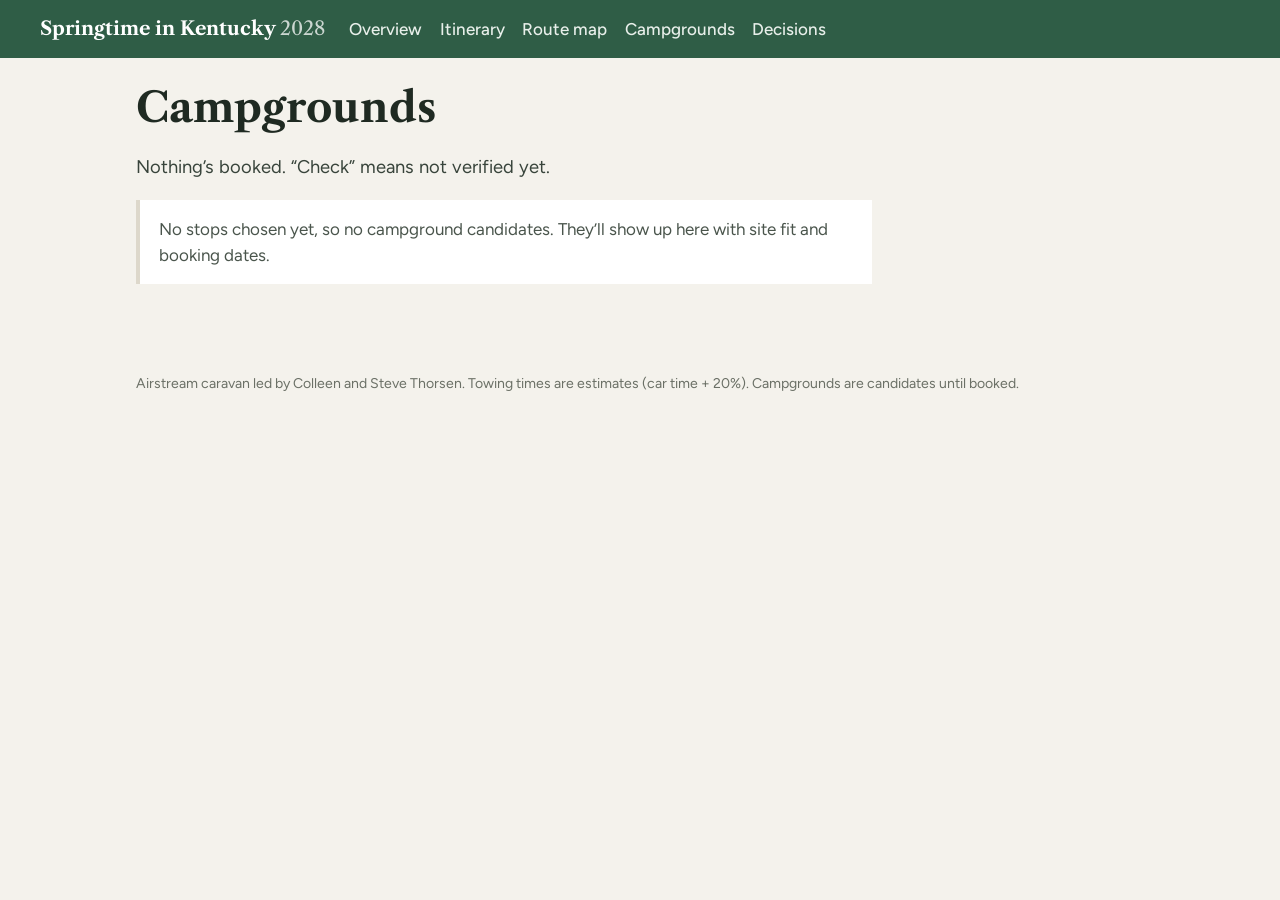
==== campgrounds/index.html @ 611275a2 "Skeleton: Springtime in Kentucky 2028 caravan site Dates Apr 29 - May 20, 2028, farewell May 21; Der" ====
<!doctype html>
<html lang="en"><head><meta charset="utf-8">
<meta name="viewport" content="width=device-width, initial-scale=1, viewport-fit=cover">
<meta name="robots" content="noindex, nofollow">
<title>Campgrounds — Springtime in Kentucky 2028</title>
<link rel="preconnect" href="https://fonts.googleapis.com"><link rel="preconnect" href="https://fonts.gstatic.com" crossorigin>
<link href="https://fonts.googleapis.com/css2?family=Libre+Caslon+Text:wght@400;700&family=Figtree:ital,wght@0,400;0,500;0,700;1,400&display=swap" rel="stylesheet">
<link rel="stylesheet" href="../assets/css/site.css">
<link rel="icon" href="data:image/svg+xml,<svg xmlns=%22http://www.w3.org/2000/svg%22 viewBox=%220 0 100 100%22><text y=%22.9em%22 font-size=%2290%22>🌹</text></svg>">
</head><body>
<header class="top"><a class="brand" href="../">Springtime in Kentucky <span>2028</span></a><nav><a href="../">Overview</a><a href="../itinerary/">Itinerary</a><a href="../route-map/">Route map</a><a href="../campgrounds/">Campgrounds</a><a href="../decisions/">Decisions</a></nav></header>
<main><h1>Campgrounds</h1>
<p class="lede">Nothing’s booked. “Check” means not verified yet.</p><p class="empty">No stops chosen yet, so no campground candidates. They’ll show up here with site fit and booking dates.</p></main>
<footer>Airstream caravan led by Colleen and Steve Thorsen. Towing times are estimates (car time + 20%). Campgrounds are candidates until booked.</footer>
</body></html>
---- assets/css/site.css ----
/* Springtime in Kentucky 2028 — bluegrass green, limestone, plank-fence grey, Derby rose (one emphasis colour) */
:root {
  --ink: #1F2A22;
  --grass: #2F5D46;
  --limestone: #F4F2EC;
  --fence: #DDD8CB;
  --slate: #6B7066;
  --rose: #B0233E;
  --paper: #FFFFFF;
  --serif: "Libre Caslon Text", Georgia, "Times New Roman", serif;
  --sans: "Figtree", "Segoe UI", system-ui, sans-serif;
}
:root { box-sizing: border-box; padding-top: env(safe-area-inset-top, 0px); padding-bottom: env(safe-area-inset-bottom, 0px); }
*, *::before, *::after { box-sizing: inherit; }
body { margin: 0; background: var(--limestone); color: var(--ink); font: 400 1.0625rem/1.55 var(--sans); }
a { color: var(--grass); }
a:focus-visible, button:focus-visible { outline: 3px solid var(--rose); outline-offset: 2px; }

.top { display: flex; flex-wrap: wrap; align-items: baseline; gap: .5rem 1.5rem; padding: 1rem clamp(1rem, 4vw, 2.5rem);
  background: var(--grass); color: #fff; }
.brand { font: 700 1.2rem/1.2 var(--serif); color: #fff; text-decoration: none; }
.brand span { font-weight: 400; opacity: .75; }
.top nav { display: flex; flex-wrap: wrap; gap: .25rem 1.1rem; }
.top nav a { color: #E8EFEA; text-decoration: none; font-weight: 500; }
.top nav a:hover { color: #fff; text-decoration: underline; }

main { max-width: 68rem; margin: 0 auto; padding: 1.5rem clamp(1rem, 4vw, 2.5rem) 3rem; }
h1, h2, h3 { font-family: var(--serif); line-height: 1.25; margin: 0 0 .5rem; }
h1 { font-size: clamp(1.8rem, 4vw, 2.6rem); font-weight: 700; }
h2 { font-size: 1.35rem; font-weight: 700; }
h3 { font-size: 1.12rem; font-weight: 700; }
.lede { font-size: 1.15rem; max-width: 42rem; color: #38443B; }
.caption { font-size: .92rem; color: var(--slate); max-width: 46rem; }
.empty { background: var(--paper); padding: 1rem 1.2rem; border-left: 4px solid var(--fence); max-width: 46rem; color: #4A554C; }

/* hero */
.hero { padding: 1.5rem 0 1rem; max-width: 50rem; }
.hero h1 { font-size: clamp(1.9rem, 4.4vw, 3rem); letter-spacing: -.01em; }
.hero .dates { font: 400 1.02rem var(--serif); color: var(--rose); margin: 0 0 .5rem; }
.countdown { font-weight: 500; color: var(--grass); }

/* signature calendar strip */
.compare { margin-top: 1.5rem; background: var(--paper); border-radius: 6px; padding: 1.4rem clamp(1rem, 3vw, 1.8rem); }
.scroll { overflow-x: auto; -webkit-overflow-scrolling: touch; }
.strip { width: 100%; min-width: 760px; height: auto; display: block; margin: .8rem 0 .2rem; font-family: var(--sans); }
.st-wknd { fill: #F1EEE6; }
.st-date { font-size: 11px; fill: var(--slate); }
.st-stop { fill: var(--grass); }
.st-lab { font-size: 11.5px; font-weight: 500; fill: #fff; }
.st-open { fill: none; stroke: #B9B4A6; stroke-width: 1.2; stroke-dasharray: 5 4; }
.st-openlab { font-size: 12px; fill: var(--slate); font-style: italic; }
.st-farewell { fill: #7A8A7E; }
.st-derby-line { stroke: var(--rose); stroke-width: 2; }
.st-derby-lab { font-size: 12.5px; font-weight: 700; fill: var(--rose); }
.st-fixed-line { stroke: #7A8A7E; stroke-width: 1; }
.st-fixed-lab { font-size: 12px; fill: var(--slate); }

table { border-collapse: collapse; width: 100%; }
.facts { margin-top: 1.2rem; font-size: .98rem; max-width: 40rem; }
.facts th, .facts td { text-align: left; vertical-align: top; padding: .5rem .7rem; border-top: 1px solid var(--fence); }
.facts tbody th { color: var(--slate); font-weight: 500; width: 11rem; }

.pages { display: grid; grid-template-columns: repeat(auto-fit, minmax(14rem, 1fr)); gap: 1rem; margin-top: 1.5rem; }
.pages a { display: block; padding: 1rem 1.1rem; border-left: 4px solid var(--grass); background: var(--paper); text-decoration: none; color: var(--ink); }
.pages a:hover { border-left-color: var(--rose); }
.pages p { margin: 0; color: #4A554C; }

/* itinerary */
.stops { list-style: none; padding: 0; margin: 0; }
.stop { display: grid; grid-template-columns: 8.5rem 1fr; gap: 1.2rem; padding: 1.1rem 0; border-top: 1px solid var(--fence); }
.stop .when { display: flex; flex-direction: column; gap: .1rem; }
.stop .when .n { font: 700 1.6rem/1 var(--serif); color: var(--grass); }
.stop .when span:last-child { color: var(--slate); font-size: .92rem; }
.stop h3 small { font: 400 .95rem var(--sans); color: var(--slate); margin-left: .35rem; }
.stop .drive { margin: .1rem 0 .5rem; color: var(--slate); font-size: .95rem; }
.stop .fixedev { margin: .1rem 0 .4rem; color: var(--rose); font-weight: 700; }
.stop ul { margin: .3rem 0 .5rem; padding-left: 1.2rem; }
.stop .camp { margin: 0; font-size: .95rem; }
.stop.k-open .when .n, .stop.k-farewell .when .n { color: var(--slate); }
@media (max-width: 560px) { .stop { grid-template-columns: 1fr; gap: .3rem; } .stop .when { flex-direction: row; align-items: baseline; gap: .6rem; } }

/* map */
#map { height: min(70vh, 640px); border-radius: 6px; background: var(--fence); }
.downloads a { margin-right: .8rem; font-weight: 500; }

/* campgrounds */
.camps { background: var(--paper); font-size: .95rem; min-width: 760px; }
.camps th, .camps td { text-align: left; vertical-align: top; padding: .55rem .7rem; }
.camps thead th { font-family: var(--serif); border-bottom: 2px solid var(--grass); }
.camps tr.grp th, .camps tr.grp td { border-top: 1px solid var(--fence); }
.camps tbody th small { display: block; font-weight: 400; color: var(--slate); }
.camps .todo { color: var(--slate); font-style: italic; }

/* decisions */
.decisions { list-style: none; padding: 0; max-width: 46rem; }
.decisions li { padding: .9rem 1rem; border-left: 4px solid var(--rose); margin-bottom: .8rem; background: var(--paper); }
.decisions li.settled { border-left-color: var(--grass); }
.decisions .who { margin: 0 0 .3rem; color: var(--slate); font-size: .92rem; }
.decisions p { margin: .2rem 0; }

footer { max-width: 68rem; margin: 0 auto; padding: 1.5rem clamp(1rem, 4vw, 2.5rem) 2.5rem; font-size: .88rem; color: var(--slate); }

@media (prefers-reduced-motion: reduce) { * { transition: none !important; animation: none !important; } }
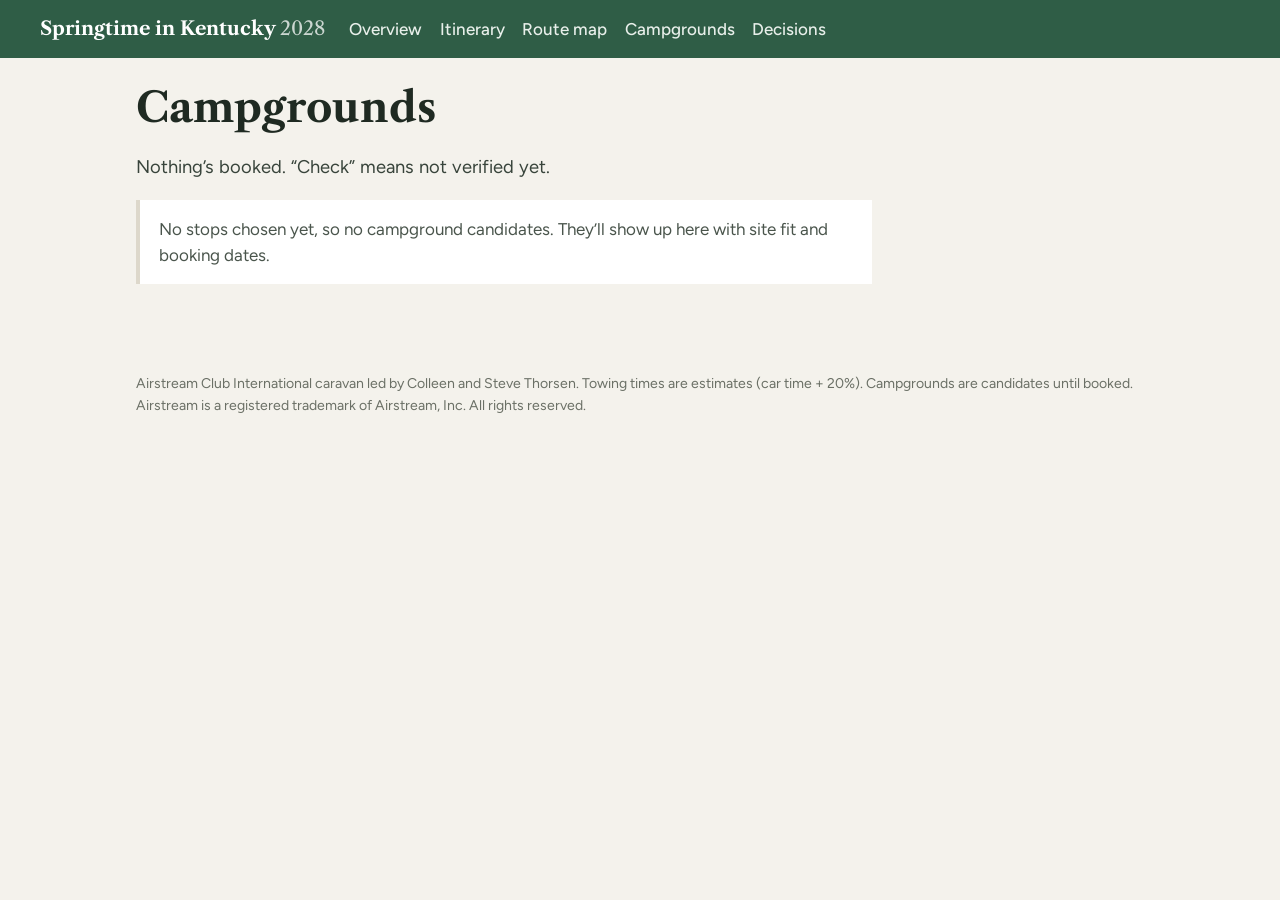
==== commit c8a00628: "Use the club's name: Airstream Club International caravan; add trademark notice Co-Authored-By: Clau" ====
--- a/campgrounds/index.html
+++ b/campgrounds/index.html
@@ -11,5 +11,5 @@
 <header class="top"><a class="brand" href="../">Springtime in Kentucky <span>2028</span></a><nav><a href="../">Overview</a><a href="../itinerary/">Itinerary</a><a href="../route-map/">Route map</a><a href="../campgrounds/">Campgrounds</a><a href="../decisions/">Decisions</a></nav></header>
 <main><h1>Campgrounds</h1>
 <p class="lede">Nothing’s booked. “Check” means not verified yet.</p><p class="empty">No stops chosen yet, so no campground candidates. They’ll show up here with site fit and booking dates.</p></main>
-<footer>Airstream caravan led by Colleen and Steve Thorsen. Towing times are estimates (car time + 20%). Campgrounds are candidates until booked.</footer>
+<footer>Airstream Club International caravan led by Colleen and Steve Thorsen. Towing times are estimates (car time + 20%). Campgrounds are candidates until booked.<br>Airstream is a registered trademark of Airstream, Inc. All rights reserved.</footer>
 </body></html>
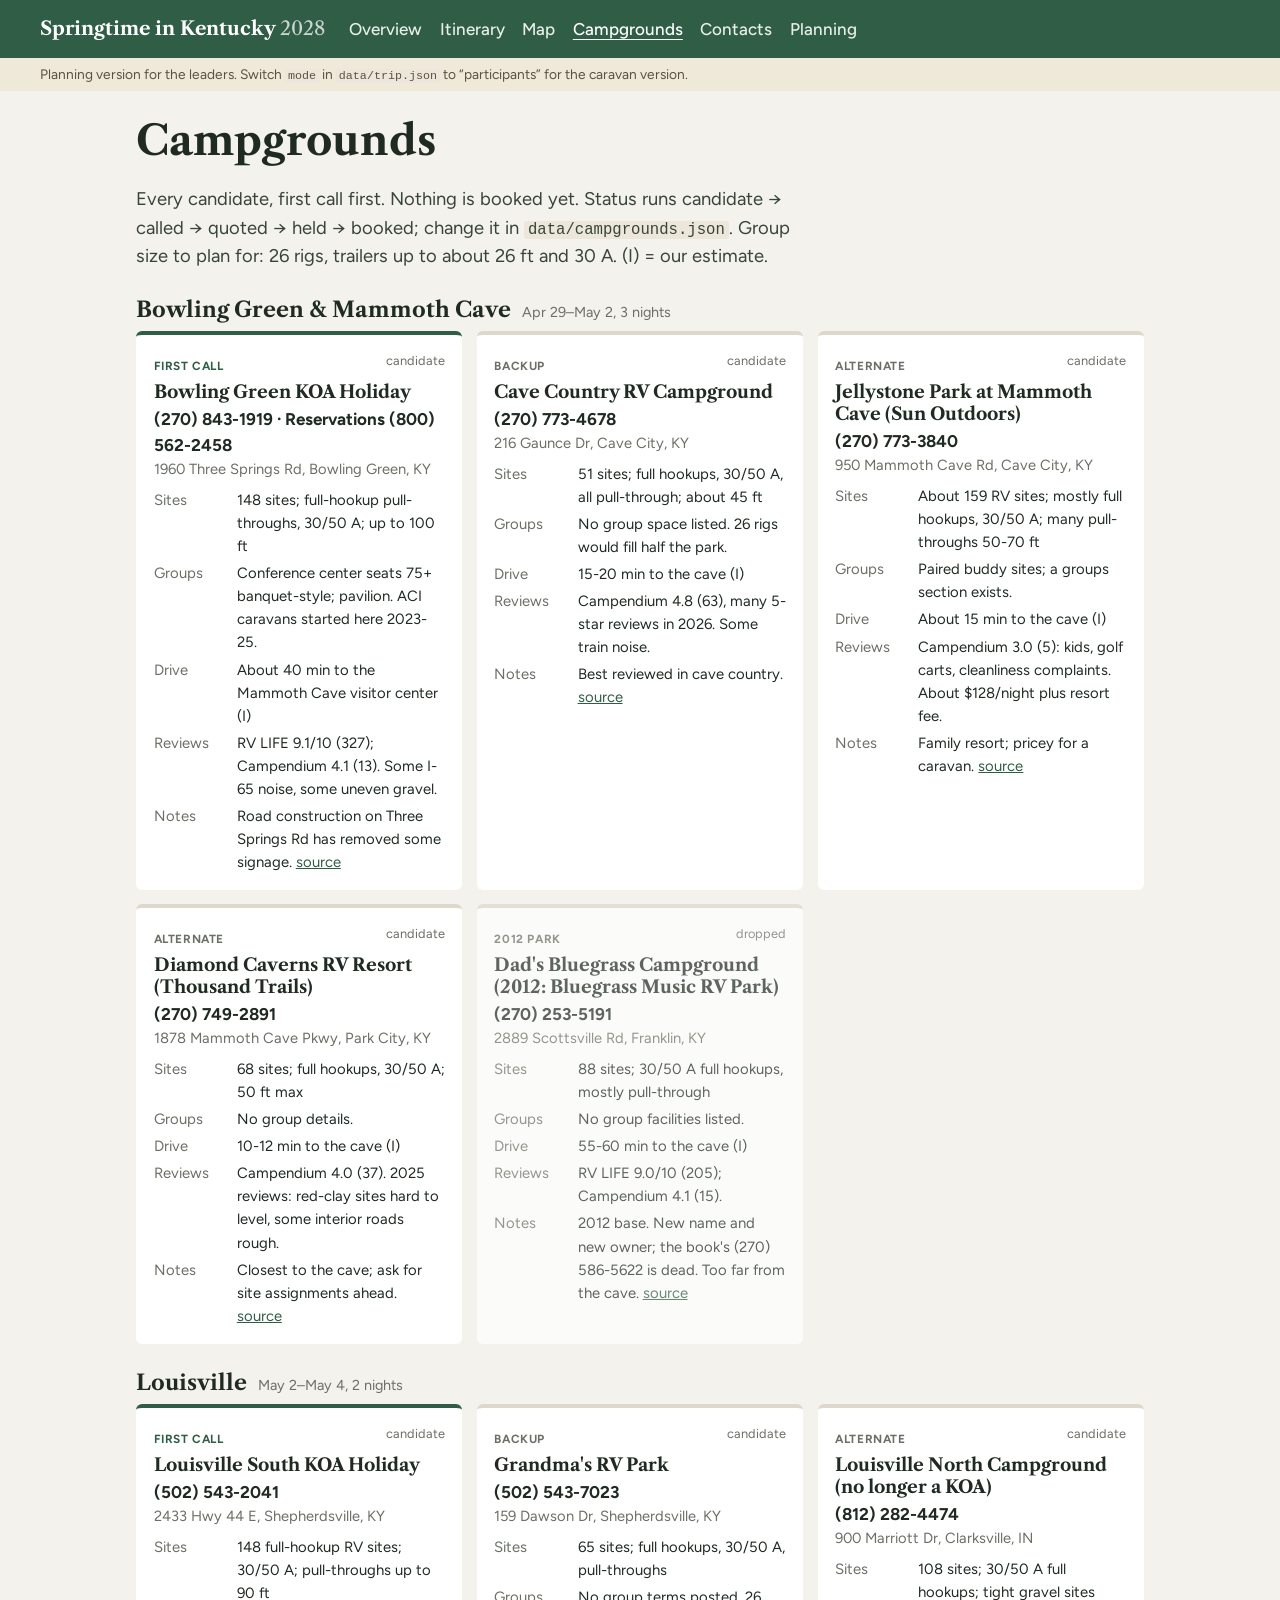
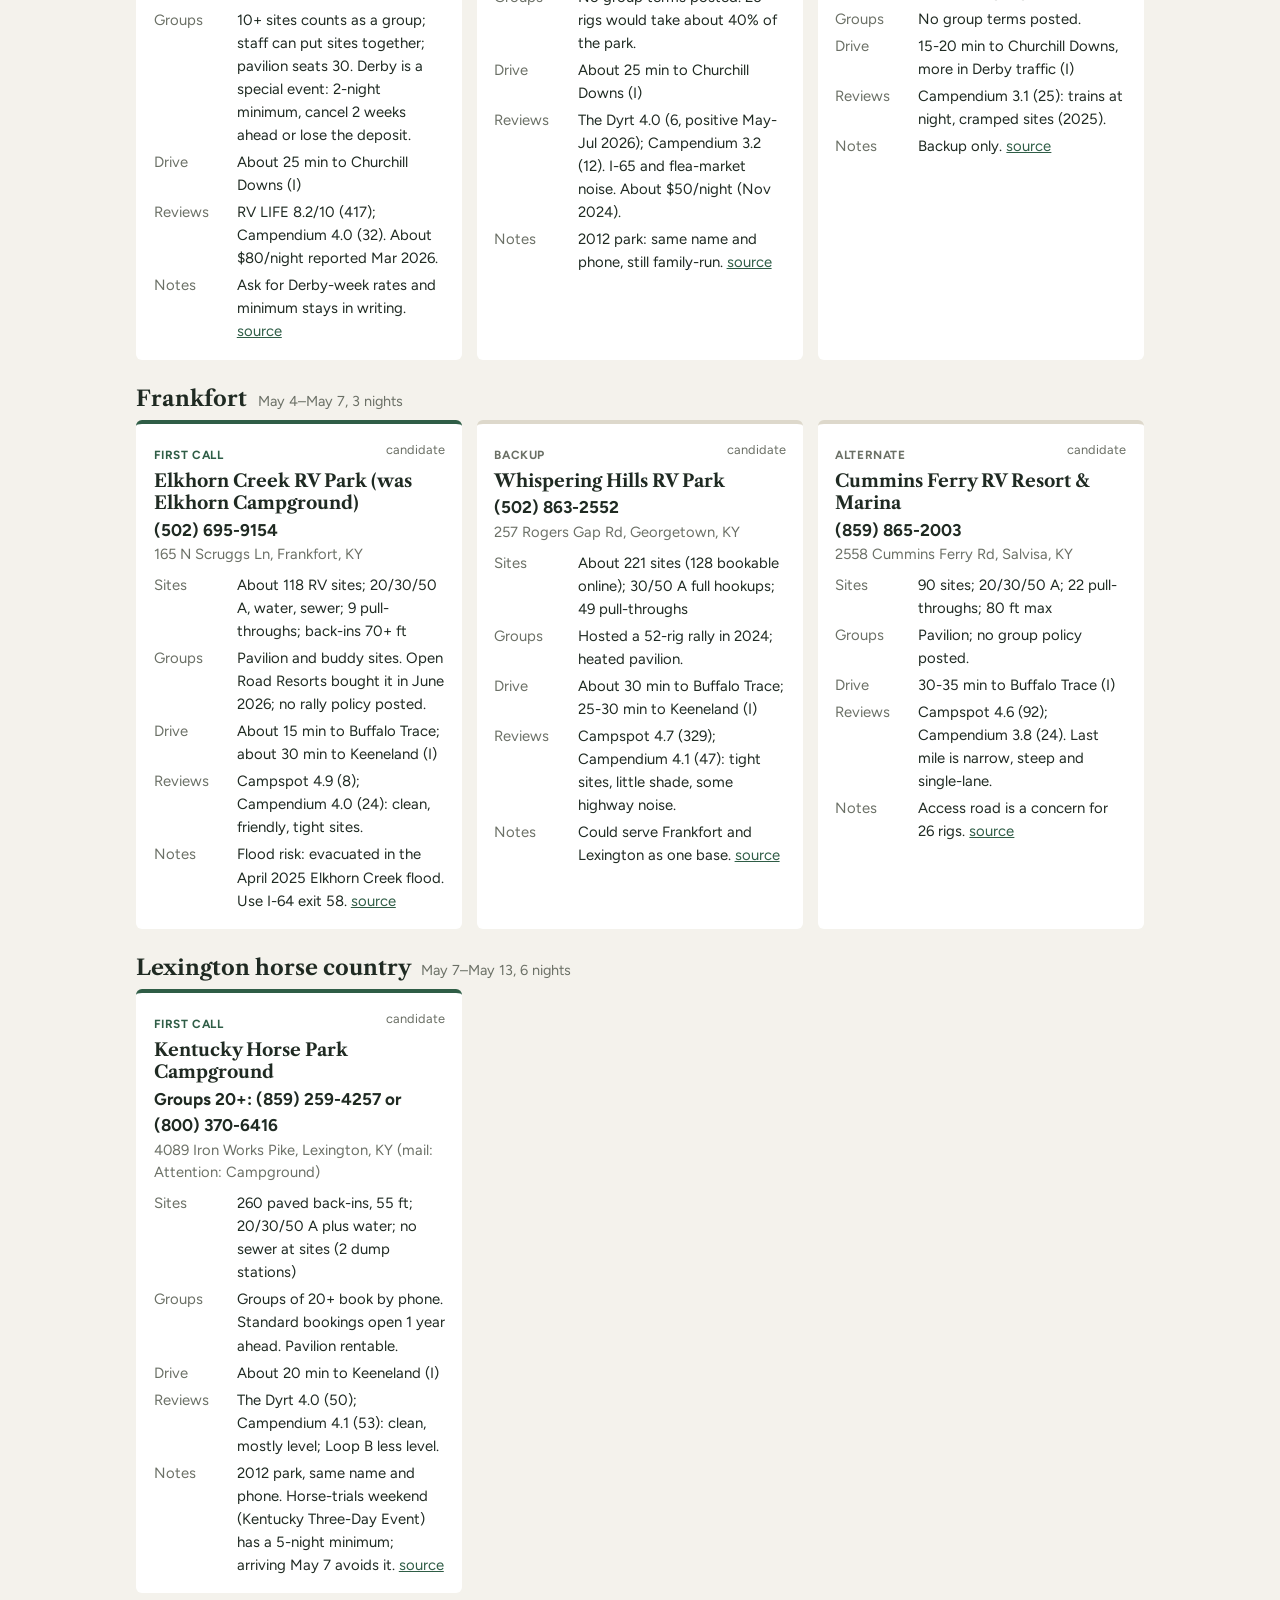
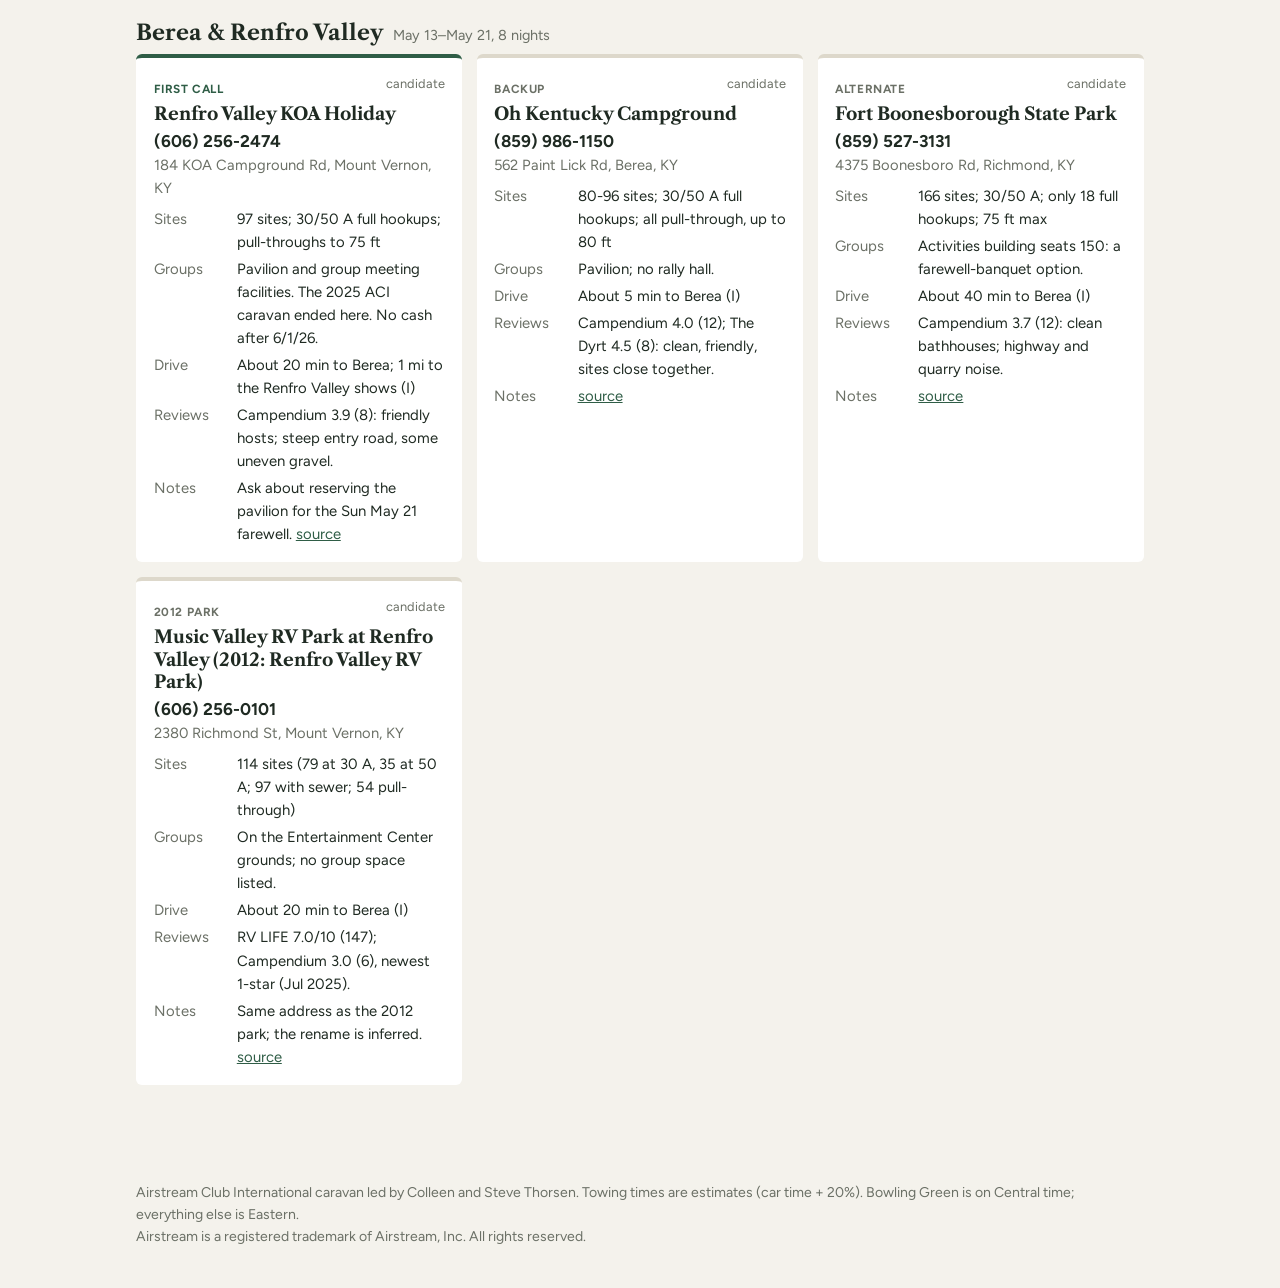
==== commit 42ab9056: "Planning section, route and campgrounds, participant mode - Route set: Bowling Green & Mammoth Cave " ====
--- a/campgrounds/index.html
+++ b/campgrounds/index.html
@@ -8,8 +8,71 @@
 <link rel="stylesheet" href="../assets/css/site.css">
 <link rel="icon" href="data:image/svg+xml,<svg xmlns=%22http://www.w3.org/2000/svg%22 viewBox=%220 0 100 100%22><text y=%22.9em%22 font-size=%2290%22>🌹</text></svg>">
 </head><body>
-<header class="top"><a class="brand" href="../">Springtime in Kentucky <span>2028</span></a><nav><a href="../">Overview</a><a href="../itinerary/">Itinerary</a><a href="../route-map/">Route map</a><a href="../campgrounds/">Campgrounds</a><a href="../decisions/">Decisions</a></nav></header>
-<main><h1>Campgrounds</h1>
-<p class="lede">Nothing’s booked. “Check” means not verified yet.</p><p class="empty">No stops chosen yet, so no campground candidates. They’ll show up here with site fit and booking dates.</p></main>
-<footer>Airstream Club International caravan led by Colleen and Steve Thorsen. Towing times are estimates (car time + 20%). Campgrounds are candidates until booked.<br>Airstream is a registered trademark of Airstream, Inc. All rights reserved.</footer>
+<header class="top"><a class="brand" href="../">Springtime in Kentucky <span>2028</span></a><nav><a href="../">Overview</a><a href="../itinerary/">Itinerary</a><a href="../route-map/">Map</a><a href="../campgrounds/" aria-current="page">Campgrounds</a><a href="../contacts/">Contacts</a><a href="../planning/">Planning</a></nav></header>
+<div class="modebar">Planning version for the leaders. Switch <code>mode</code> in <code>data/trip.json</code> to “participants” for the caravan version.</div><main><h1>Campgrounds</h1><p class="lede">Every candidate, first call first. Nothing is booked yet. Status runs candidate → called → quoted → held → booked; change it in <code>data/campgrounds.json</code>. Group size to plan for: 26 rigs, trailers up to about 26 ft and 30 A. (I) = our estimate.</p><section class="cgbase" id="bowlinggreen"><h2>Bowling Green &amp; Mammoth Cave <small>Apr 29–May 2, 3 nights</small></h2><div class="cggrid"><article class="cg r-pick s-candidate">
+<header><span class="role">First call</span><span class="status">candidate</span>
+<h3>Bowling Green KOA Holiday</h3><p class="ph">(270) 843-1919 · Reservations (800) 562-2458</p><p class="addr">1960 Three Springs Rd, Bowling Green, KY</p></header>
+<dl><dt>Sites</dt><dd>148 sites; full-hookup pull-throughs, 30/50 A; up to 100 ft</dd><dt>Groups</dt><dd>Conference center seats 75+ banquet-style; pavilion. ACI caravans started here 2023-25.</dd><dt>Drive</dt><dd>About 40 min to the Mammoth Cave visitor center (I)</dd>
+<dt>Reviews</dt><dd>RV LIFE 9.1/10 (327); Campendium 4.1 (13). Some I-65 noise, some uneven gravel.</dd><dt>Notes</dt><dd>Road construction on Three Springs Rd has removed some signage. <a href="https://koa.com/campgrounds/bowling-green/" rel="noopener">source</a></dd></dl></article><article class="cg r-backup s-candidate">
+<header><span class="role">Backup</span><span class="status">candidate</span>
+<h3>Cave Country RV Campground</h3><p class="ph">(270) 773-4678</p><p class="addr">216 Gaunce Dr, Cave City, KY</p></header>
+<dl><dt>Sites</dt><dd>51 sites; full hookups, 30/50 A, all pull-through; about 45 ft</dd><dt>Groups</dt><dd>No group space listed. 26 rigs would fill half the park.</dd><dt>Drive</dt><dd>15-20 min to the cave (I)</dd>
+<dt>Reviews</dt><dd>Campendium 4.8 (63), many 5-star reviews in 2026. Some train noise.</dd><dt>Notes</dt><dd>Best reviewed in cave country. <a href="https://maps.campendium.com/us/cave-city-ky/camping-rv/cave-country-rv-campground-cave-city" rel="noopener">source</a></dd></dl></article><article class="cg r-alt s-candidate">
+<header><span class="role">Alternate</span><span class="status">candidate</span>
+<h3>Jellystone Park at Mammoth Cave (Sun Outdoors)</h3><p class="ph">(270) 773-3840</p><p class="addr">950 Mammoth Cave Rd, Cave City, KY</p></header>
+<dl><dt>Sites</dt><dd>About 159 RV sites; mostly full hookups, 30/50 A; many pull-throughs 50-70 ft</dd><dt>Groups</dt><dd>Paired buddy sites; a groups section exists.</dd><dt>Drive</dt><dd>About 15 min to the cave (I)</dd>
+<dt>Reviews</dt><dd>Campendium 3.0 (5): kids, golf carts, cleanliness complaints. About $128/night plus resort fee.</dd><dt>Notes</dt><dd>Family resort; pricey for a caravan. <a href="https://www.sunoutdoors.com/kentucky/jellystone-park-at-mammoth-cave" rel="noopener">source</a></dd></dl></article><article class="cg r-alt s-candidate">
+<header><span class="role">Alternate</span><span class="status">candidate</span>
+<h3>Diamond Caverns RV Resort (Thousand Trails)</h3><p class="ph">(270) 749-2891</p><p class="addr">1878 Mammoth Cave Pkwy, Park City, KY</p></header>
+<dl><dt>Sites</dt><dd>68 sites; full hookups, 30/50 A; 50 ft max</dd><dt>Groups</dt><dd>No group details.</dd><dt>Drive</dt><dd>10-12 min to the cave (I)</dd>
+<dt>Reviews</dt><dd>Campendium 4.0 (37). 2025 reviews: red-clay sites hard to level, some interior roads rough.</dd><dt>Notes</dt><dd>Closest to the cave; ask for site assignments ahead. <a href="https://maps.campendium.com/us/park-city-ky/camping-rv/thousand-trails-diamond-caverns-rv-resort-golf-park-city-ky--0" rel="noopener">source</a></dd></dl></article><article class="cg r-2012 s-dropped">
+<header><span class="role">2012 park</span><span class="status">dropped</span>
+<h3>Dad&#x27;s Bluegrass Campground (2012: Bluegrass Music RV Park)</h3><p class="ph">(270) 253-5191</p><p class="addr">2889 Scottsville Rd, Franklin, KY</p></header>
+<dl><dt>Sites</dt><dd>88 sites; 30/50 A full hookups, mostly pull-through</dd><dt>Groups</dt><dd>No group facilities listed.</dd><dt>Drive</dt><dd>55-60 min to the cave (I)</dd>
+<dt>Reviews</dt><dd>RV LIFE 9.0/10 (205); Campendium 4.1 (15).</dd><dt>Notes</dt><dd>2012 base. New name and new owner; the book&#x27;s (270) 586-5622 is dead. Too far from the cave. <a href="https://maps.campendium.com/us/franklin-ky/camping-rv/dads-bluegrass-campground-franklin" rel="noopener">source</a></dd></dl></article></div></section><section class="cgbase" id="louisville"><h2>Louisville <small>May 2–May 4, 2 nights</small></h2><div class="cggrid"><article class="cg r-pick s-candidate">
+<header><span class="role">First call</span><span class="status">candidate</span>
+<h3>Louisville South KOA Holiday</h3><p class="ph">(502) 543-2041</p><p class="addr">2433 Hwy 44 E, Shepherdsville, KY</p></header>
+<dl><dt>Sites</dt><dd>148 full-hookup RV sites; 30/50 A; pull-throughs up to 90 ft</dd><dt>Groups</dt><dd>10+ sites counts as a group; staff can put sites together; pavilion seats 30. Derby is a special event: 2-night minimum, cancel 2 weeks ahead or lose the deposit.</dd><dt>Drive</dt><dd>About 25 min to Churchill Downs (I)</dd>
+<dt>Reviews</dt><dd>RV LIFE 8.2/10 (417); Campendium 4.0 (32). About $80/night reported Mar 2026.</dd><dt>Notes</dt><dd>Ask for Derby-week rates and minimum stays in writing. <a href="https://koa.com/campgrounds/louisville-south/groups/" rel="noopener">source</a></dd></dl></article><article class="cg r-backup s-candidate">
+<header><span class="role">Backup</span><span class="status">candidate</span>
+<h3>Grandma&#x27;s RV Park</h3><p class="ph">(502) 543-7023</p><p class="addr">159 Dawson Dr, Shepherdsville, KY</p></header>
+<dl><dt>Sites</dt><dd>65 sites; full hookups, 30/50 A, pull-throughs</dd><dt>Groups</dt><dd>No group terms posted. 26 rigs would take about 40% of the park.</dd><dt>Drive</dt><dd>About 25 min to Churchill Downs (I)</dd>
+<dt>Reviews</dt><dd>The Dyrt 4.0 (6, positive May-Jul 2026); Campendium 3.2 (12). I-65 and flea-market noise. About $50/night (Nov 2024).</dd><dt>Notes</dt><dd>2012 park: same name and phone, still family-run. <a href="https://maps.campendium.com/us/shepherdsville-ky/camping-rv/grandmas-rv-camping-shepherdsville" rel="noopener">source</a></dd></dl></article><article class="cg r-alt s-candidate">
+<header><span class="role">Alternate</span><span class="status">candidate</span>
+<h3>Louisville North Campground (no longer a KOA)</h3><p class="ph">(812) 282-4474</p><p class="addr">900 Marriott Dr, Clarksville, IN</p></header>
+<dl><dt>Sites</dt><dd>108 sites; 30/50 A full hookups; tight gravel sites</dd><dt>Groups</dt><dd>No group terms posted.</dd><dt>Drive</dt><dd>15-20 min to Churchill Downs, more in Derby traffic (I)</dd>
+<dt>Reviews</dt><dd>Campendium 3.1 (25): trains at night, cramped sites (2025).</dd><dt>Notes</dt><dd>Backup only. <a href="https://maps.campendium.com/us/clarksville-in/camping-rv/louisville-north-campground-clarksville-in--2" rel="noopener">source</a></dd></dl></article></div></section><section class="cgbase" id="frankfort"><h2>Frankfort <small>May 4–May 7, 3 nights</small></h2><div class="cggrid"><article class="cg r-pick s-candidate">
+<header><span class="role">First call</span><span class="status">candidate</span>
+<h3>Elkhorn Creek RV Park (was Elkhorn Campground)</h3><p class="ph">(502) 695-9154</p><p class="addr">165 N Scruggs Ln, Frankfort, KY</p></header>
+<dl><dt>Sites</dt><dd>About 118 RV sites; 20/30/50 A, water, sewer; 9 pull-throughs; back-ins 70+ ft</dd><dt>Groups</dt><dd>Pavilion and buddy sites. Open Road Resorts bought it in June 2026; no rally policy posted.</dd><dt>Drive</dt><dd>About 15 min to Buffalo Trace; about 30 min to Keeneland (I)</dd>
+<dt>Reviews</dt><dd>Campspot 4.9 (8); Campendium 4.0 (24): clean, friendly, tight sites.</dd><dt>Notes</dt><dd>Flood risk: evacuated in the April 2025 Elkhorn Creek flood. Use I-64 exit 58. <a href="https://openroadresorts.com/elkhorn-creek/" rel="noopener">source</a></dd></dl></article><article class="cg r-backup s-candidate">
+<header><span class="role">Backup</span><span class="status">candidate</span>
+<h3>Whispering Hills RV Park</h3><p class="ph">(502) 863-2552</p><p class="addr">257 Rogers Gap Rd, Georgetown, KY</p></header>
+<dl><dt>Sites</dt><dd>About 221 sites (128 bookable online); 30/50 A full hookups; 49 pull-throughs</dd><dt>Groups</dt><dd>Hosted a 52-rig rally in 2024; heated pavilion.</dd><dt>Drive</dt><dd>About 30 min to Buffalo Trace; 25-30 min to Keeneland (I)</dd>
+<dt>Reviews</dt><dd>Campspot 4.7 (329); Campendium 4.1 (47): tight sites, little shade, some highway noise.</dd><dt>Notes</dt><dd>Could serve Frankfort and Lexington as one base. <a href="https://campspot.com/park/whispering-hills-rv-park" rel="noopener">source</a></dd></dl></article><article class="cg r-alt s-candidate">
+<header><span class="role">Alternate</span><span class="status">candidate</span>
+<h3>Cummins Ferry RV Resort &amp; Marina</h3><p class="ph">(859) 865-2003</p><p class="addr">2558 Cummins Ferry Rd, Salvisa, KY</p></header>
+<dl><dt>Sites</dt><dd>90 sites; 20/30/50 A; 22 pull-throughs; 80 ft max</dd><dt>Groups</dt><dd>Pavilion; no group policy posted.</dd><dt>Drive</dt><dd>30-35 min to Buffalo Trace (I)</dd>
+<dt>Reviews</dt><dd>Campspot 4.6 (92); Campendium 3.8 (24). Last mile is narrow, steep and single-lane.</dd><dt>Notes</dt><dd>Access road is a concern for 26 rigs. <a href="https://maps.campendium.com/us/salvisa-ky/camping-rv/cummins-ferry-rv-park-campground-salvisa-ky--0" rel="noopener">source</a></dd></dl></article></div></section><section class="cgbase" id="lexington"><h2>Lexington horse country <small>May 7–May 13, 6 nights</small></h2><div class="cggrid"><article class="cg r-pick s-candidate">
+<header><span class="role">First call</span><span class="status">candidate</span>
+<h3>Kentucky Horse Park Campground</h3><p class="ph">Groups 20+: (859) 259-4257 or (800) 370-6416</p><p class="addr">4089 Iron Works Pike, Lexington, KY (mail: Attention: Campground)</p></header>
+<dl><dt>Sites</dt><dd>260 paved back-ins, 55 ft; 20/30/50 A plus water; no sewer at sites (2 dump stations)</dd><dt>Groups</dt><dd>Groups of 20+ book by phone. Standard bookings open 1 year ahead. Pavilion rentable.</dd><dt>Drive</dt><dd>About 20 min to Keeneland (I)</dd>
+<dt>Reviews</dt><dd>The Dyrt 4.0 (50); Campendium 4.1 (53): clean, mostly level; Loop B less level.</dd><dt>Notes</dt><dd>2012 park, same name and phone. Horse-trials weekend (Kentucky Three-Day Event) has a 5-night minimum; arriving May 7 avoids it. <a href="https://kyhorsepark.com/campground/camping-and-rates/" rel="noopener">source</a></dd></dl></article></div></section><section class="cgbase" id="berea"><h2>Berea &amp; Renfro Valley <small>May 13–May 21, 8 nights</small></h2><div class="cggrid"><article class="cg r-pick s-candidate">
+<header><span class="role">First call</span><span class="status">candidate</span>
+<h3>Renfro Valley KOA Holiday</h3><p class="ph">(606) 256-2474</p><p class="addr">184 KOA Campground Rd, Mount Vernon, KY</p></header>
+<dl><dt>Sites</dt><dd>97 sites; 30/50 A full hookups; pull-throughs to 75 ft</dd><dt>Groups</dt><dd>Pavilion and group meeting facilities. The 2025 ACI caravan ended here. No cash after 6/1/26.</dd><dt>Drive</dt><dd>About 20 min to Berea; 1 mi to the Renfro Valley shows (I)</dd>
+<dt>Reviews</dt><dd>Campendium 3.9 (8): friendly hosts; steep entry road, some uneven gravel.</dd><dt>Notes</dt><dd>Ask about reserving the pavilion for the Sun May 21 farewell. <a href="https://koa.com/campgrounds/renfro/" rel="noopener">source</a></dd></dl></article><article class="cg r-backup s-candidate">
+<header><span class="role">Backup</span><span class="status">candidate</span>
+<h3>Oh Kentucky Campground</h3><p class="ph">(859) 986-1150</p><p class="addr">562 Paint Lick Rd, Berea, KY</p></header>
+<dl><dt>Sites</dt><dd>80-96 sites; 30/50 A full hookups; all pull-through, up to 80 ft</dd><dt>Groups</dt><dd>Pavilion; no rally hall.</dd><dt>Drive</dt><dd>About 5 min to Berea (I)</dd>
+<dt>Reviews</dt><dd>Campendium 4.0 (12); The Dyrt 4.5 (8): clean, friendly, sites close together.</dd><dt>Notes</dt><dd> <a href="https://maps.campendium.com/us/berea-ky/accommodation/oh-kentucky-campground" rel="noopener">source</a></dd></dl></article><article class="cg r-alt s-candidate">
+<header><span class="role">Alternate</span><span class="status">candidate</span>
+<h3>Fort Boonesborough State Park</h3><p class="ph">(859) 527-3131</p><p class="addr">4375 Boonesboro Rd, Richmond, KY</p></header>
+<dl><dt>Sites</dt><dd>166 sites; 30/50 A; only 18 full hookups; 75 ft max</dd><dt>Groups</dt><dd>Activities building seats 150: a farewell-banquet option.</dd><dt>Drive</dt><dd>About 40 min to Berea (I)</dd>
+<dt>Reviews</dt><dd>Campendium 3.7 (12): clean bathhouses; highway and quarry noise.</dd><dt>Notes</dt><dd> <a href="https://maps.campendium.com/us/richmond-ky/points-of-interest/fort-boonesborough-state-park-campground-richmond-ky--0" rel="noopener">source</a></dd></dl></article><article class="cg r-2012 s-candidate">
+<header><span class="role">2012 park</span><span class="status">candidate</span>
+<h3>Music Valley RV Park at Renfro Valley (2012: Renfro Valley RV Park)</h3><p class="ph">(606) 256-0101</p><p class="addr">2380 Richmond St, Mount Vernon, KY</p></header>
+<dl><dt>Sites</dt><dd>114 sites (79 at 30 A, 35 at 50 A; 97 with sewer; 54 pull-through)</dd><dt>Groups</dt><dd>On the Entertainment Center grounds; no group space listed.</dd><dt>Drive</dt><dd>About 20 min to Berea (I)</dd>
+<dt>Reviews</dt><dd>RV LIFE 7.0/10 (147); Campendium 3.0 (6), newest 1-star (Jul 2025).</dd><dt>Notes</dt><dd>Same address as the 2012 park; the rename is inferred. <a href="https://www.campspot.com/park/music-valley-rv-park-at-renfro-valley" rel="noopener">source</a></dd></dl></article></div></section></main>
+<footer>Airstream Club International caravan led by Colleen and Steve Thorsen. Towing times are estimates (car time + 20%). Bowling Green is on Central time; everything else is Eastern.<br>Airstream is a registered trademark of Airstream, Inc. All rights reserved.</footer>
 </body></html>
--- a/assets/css/site.css
+++ b/assets/css/site.css
@@ -100,4 +100,112 @@
 
 footer { max-width: 68rem; margin: 0 auto; padding: 1.5rem clamp(1rem, 4vw, 2.5rem) 2.5rem; font-size: .88rem; color: var(--slate); }
 
+/* ---------- planning build additions ---------- */
+.top nav a[aria-current="page"] { color: #fff; text-decoration: underline; text-underline-offset: 4px; }
+.modebar { background: #EFE9DA; color: #5B5240; font-size: .86rem; padding: .35rem clamp(1rem, 4vw, 2.5rem); }
+.modebar code, .lede code { font-size: .85em; background: #ECE7DA; padding: 0 .25em; border-radius: 3px; }
+h2 small, h3 small { font: 400 .9rem var(--sans); color: var(--slate); margin-left: .4rem; }
+.tag, .tz, .est, .kind { display: inline-block; font: 500 .74rem/1.5 var(--sans); padding: 0 .45em; border-radius: 3px;
+  background: #EEEBE2; color: #5B6158; vertical-align: middle; margin-left: .35rem; }
+.est { background: #F6EBC9; color: #6E5512; }
+.kind { margin: 0 .4rem 0 0; text-transform: uppercase; letter-spacing: .03em; }
+.badge { display: inline-block; font: 500 .74rem/1.6 var(--sans); padding: 0 .5em; border-radius: 3px; border: 1px solid var(--fence); color: #4A554C; background: var(--paper); }
+.b-done, .b-booked, .b-scheduled { background: var(--grass); border-color: var(--grass); color: #fff; }
+.b-doing, .b-called, .b-quoted, .b-held, .b-shortlist { border-color: var(--grass); color: var(--grass); }
+.b-dropped { color: #9AA096; text-decoration: line-through; }
+.st-derby-line { stroke: var(--rose); stroke-width: 2; }
+.emergency { font-size: 1.2rem; }
+.emergency b { color: var(--rose); }
+
+/* sub navigation */
+.subnav { display: flex; flex-wrap: wrap; gap: .3rem .4rem; margin: .2rem 0 1.2rem; }
+.subnav a { padding: .3rem .7rem; border: 1px solid var(--fence); border-radius: 999px; text-decoration: none; color: var(--grass); background: var(--paper); font-weight: 500; font-size: .95rem; }
+.subnav a[aria-current="page"] { background: var(--grass); color: #fff; border-color: var(--grass); }
+
+/* itinerary */
+.stop .tz { background: #E4ECE6; color: var(--grass); }
+
+/* map */
+.zoombar { display: flex; flex-wrap: wrap; gap: .35rem; margin: .4rem 0 .8rem; }
+.zoombar button, .calbar button, .tabs button { font: 500 .95rem var(--sans); padding: .4rem .8rem; border: 1px solid var(--grass); border-radius: 6px; background: var(--paper); color: var(--grass); cursor: pointer; }
+.zoombar button[aria-pressed="true"] { background: var(--grass); color: #fff; }
+.pin-base span { display: grid; place-items: center; width: 26px; height: 26px; border-radius: 50%; background: var(--grass); color: #fff; font: 700 13px var(--sans); border: 2px solid #fff; box-shadow: 0 1px 3px rgba(0,0,0,.35); }
+.pin-h { display: grid !important; place-items: center; background: #fff; color: var(--ink); font: 700 11px var(--sans); border: 1.5px solid var(--ink); border-radius: 3px; }
+
+/* campgrounds */
+.cgbase { margin: 1.6rem 0; }
+.cggrid { display: grid; grid-template-columns: repeat(auto-fill, minmax(min(100%, 19rem), 1fr)); gap: .9rem; }
+.cg { background: var(--paper); border-radius: 6px; padding: 1rem 1.1rem; border-top: 4px solid var(--fence); }
+.cg.r-pick { border-top-color: var(--grass); }
+.cg.s-dropped { opacity: .7; }
+.cg header { margin-bottom: .5rem; }
+.cg .role { font: 700 .74rem var(--sans); text-transform: uppercase; letter-spacing: .05em; color: var(--slate); }
+.cg.r-pick .role { color: var(--grass); }
+.cg .status { float: right; font-size: .8rem; color: var(--slate); }
+.cg h3 { margin: .2rem 0 .15rem; }
+.cg .ph { margin: 0; font-weight: 700; }
+.cg .addr { margin: 0; color: var(--slate); font-size: .92rem; }
+.cg dl { margin: 0; display: grid; grid-template-columns: 4.6rem 1fr; gap: .25rem .6rem; font-size: .93rem; }
+.cg dt { color: var(--slate); }
+.cg dd { margin: 0; }
+
+/* contacts */
+.cbase { background: var(--paper); border-radius: 6px; padding: 1rem 1.2rem; margin: 1rem 0; }
+.ccols { display: grid; grid-template-columns: repeat(auto-fit, minmax(min(100%, 16rem), 1fr)); gap: .4rem 1.4rem; }
+.cbase ul { list-style: none; padding: 0; margin: 0; }
+.cbase li { padding: .4rem 0; border-top: 1px solid var(--fence); font-size: .95rem; }
+.cbase h3 { font-size: 1rem; margin: .4rem 0 .2rem; color: var(--slate); }
+.was { color: var(--slate); font-size: .88rem; }
+
+/* dashboard tiles */
+.tiles { display: grid; grid-template-columns: repeat(auto-fit, minmax(9rem, 1fr)); gap: .8rem; margin: .5rem 0 1.5rem; }
+.tiles div { background: var(--paper); border-radius: 6px; padding: .9rem 1rem; }
+.tiles b { display: block; font: 700 2rem/1.1 var(--serif); color: var(--ink); }
+.tiles span { color: var(--slate); font-size: .92rem; }
+.tiles .warn b { color: var(--rose); }
+
+/* task tables */
+.tasks { background: var(--paper); font-size: .94rem; min-width: 640px; }
+.tasks.narrow { min-width: 0; max-width: 34rem; }
+.tasks th, .tasks td { text-align: left; vertical-align: top; padding: .5rem .7rem; border-top: 1px solid var(--fence); }
+.tasks thead th { font-family: var(--serif); border-top: 0; border-bottom: 2px solid var(--grass); }
+.tasks td.d { white-space: nowrap; }
+.tasks tr.month th { background: var(--limestone); font: 700 .95rem var(--serif); padding-top: .9rem; }
+.tasks tr.over td.d { color: var(--rose); font-weight: 700; }
+.tasks tr.st-done td { color: #8C9289; }
+.tasks .note { color: var(--slate); font-size: .86rem; margin-top: .15rem; }
+.tasks .num { text-align: right; white-space: nowrap; }
+.tasks tr.total th, .tasks tr.total td { border-top: 2px solid var(--ink); font-weight: 700; }
+.todo { color: var(--slate); font-style: italic; }
+.subscribe { display: flex; flex-wrap: wrap; align-items: center; gap: .5rem 1rem; }
+.btn { display: inline-block; padding: .45rem .9rem; border-radius: 6px; background: var(--grass); color: #fff; text-decoration: none; font-weight: 500; }
+
+/* tabs + calendar */
+.tabs { display: inline-flex; gap: 0; margin: .4rem 0 1rem; }
+.tabs button { border-radius: 0; }
+.tabs button:first-child { border-radius: 6px 0 0 6px; }
+.tabs button:last-child { border-radius: 0 6px 6px 0; border-left: 0; }
+.tabs button[aria-selected="true"] { background: var(--grass); color: #fff; }
+.calbar { display: flex; flex-wrap: wrap; align-items: center; gap: .4rem; margin-bottom: .6rem; }
+.calbar h2 { margin: 0 .4rem; min-width: 11rem; text-align: center; font-size: 1.3rem; }
+.cal { display: grid; grid-template-columns: repeat(7, minmax(0, 1fr)); gap: 2px; background: var(--fence); border: 2px solid var(--fence); border-radius: 6px; overflow: hidden; }
+.cal .dow { background: var(--limestone); font: 700 .78rem var(--sans); color: var(--slate); text-align: center; padding: .3rem 0; }
+.cal .day { background: var(--paper); min-height: 5.6rem; padding: .25rem .3rem; display: flex; flex-direction: column; gap: 2px; min-width: 0; }
+.cal .day.out { background: #FAF9F5; }
+.cal .day.out .dn { color: #B9B4A6; }
+.cal .day.now { box-shadow: inset 0 0 0 2px var(--rose); }
+.cal .dn { font-size: .78rem; color: var(--slate); }
+.cal .ev { font-size: .72rem; line-height: 1.25; padding: 1px 4px; border-radius: 3px; background: #EEEBE2; color: var(--ink); overflow: hidden; text-overflow: ellipsis; display: -webkit-box; -webkit-line-clamp: 2; -webkit-box-orient: vertical; }
+.cal .ev.k-trip { background: var(--grass); color: #fff; }
+.cal .ev.k-derby { background: var(--rose); color: #fff; }
+.cal .ev.k-window, .cal .ev.k-milestone { background: #fff; border: 1px solid var(--grass); color: var(--grass); }
+.cal .ev.done { text-decoration: line-through; opacity: .6; }
+@media (max-width: 640px) { .cal .day { min-height: 3.6rem; } .cal .ev { font-size: .62rem; -webkit-line-clamp: 1; } .calbar h2 { min-width: 0; width: 100%; order: -1; text-align: left; margin: 0; } }
+
+/* ideas */
+.ideas { list-style: none; padding: 0; max-width: 50rem; }
+.ideas li { background: var(--paper); padding: .6rem .9rem; margin-bottom: .45rem; border-radius: 6px; }
+.ideas li.st-scheduled { border-left: 4px solid var(--grass); }
+.ideas .note { color: #4A554C; font-size: .92rem; margin-top: .2rem; }
+
 @media (prefers-reduced-motion: reduce) { * { transition: none !important; animation: none !important; } }
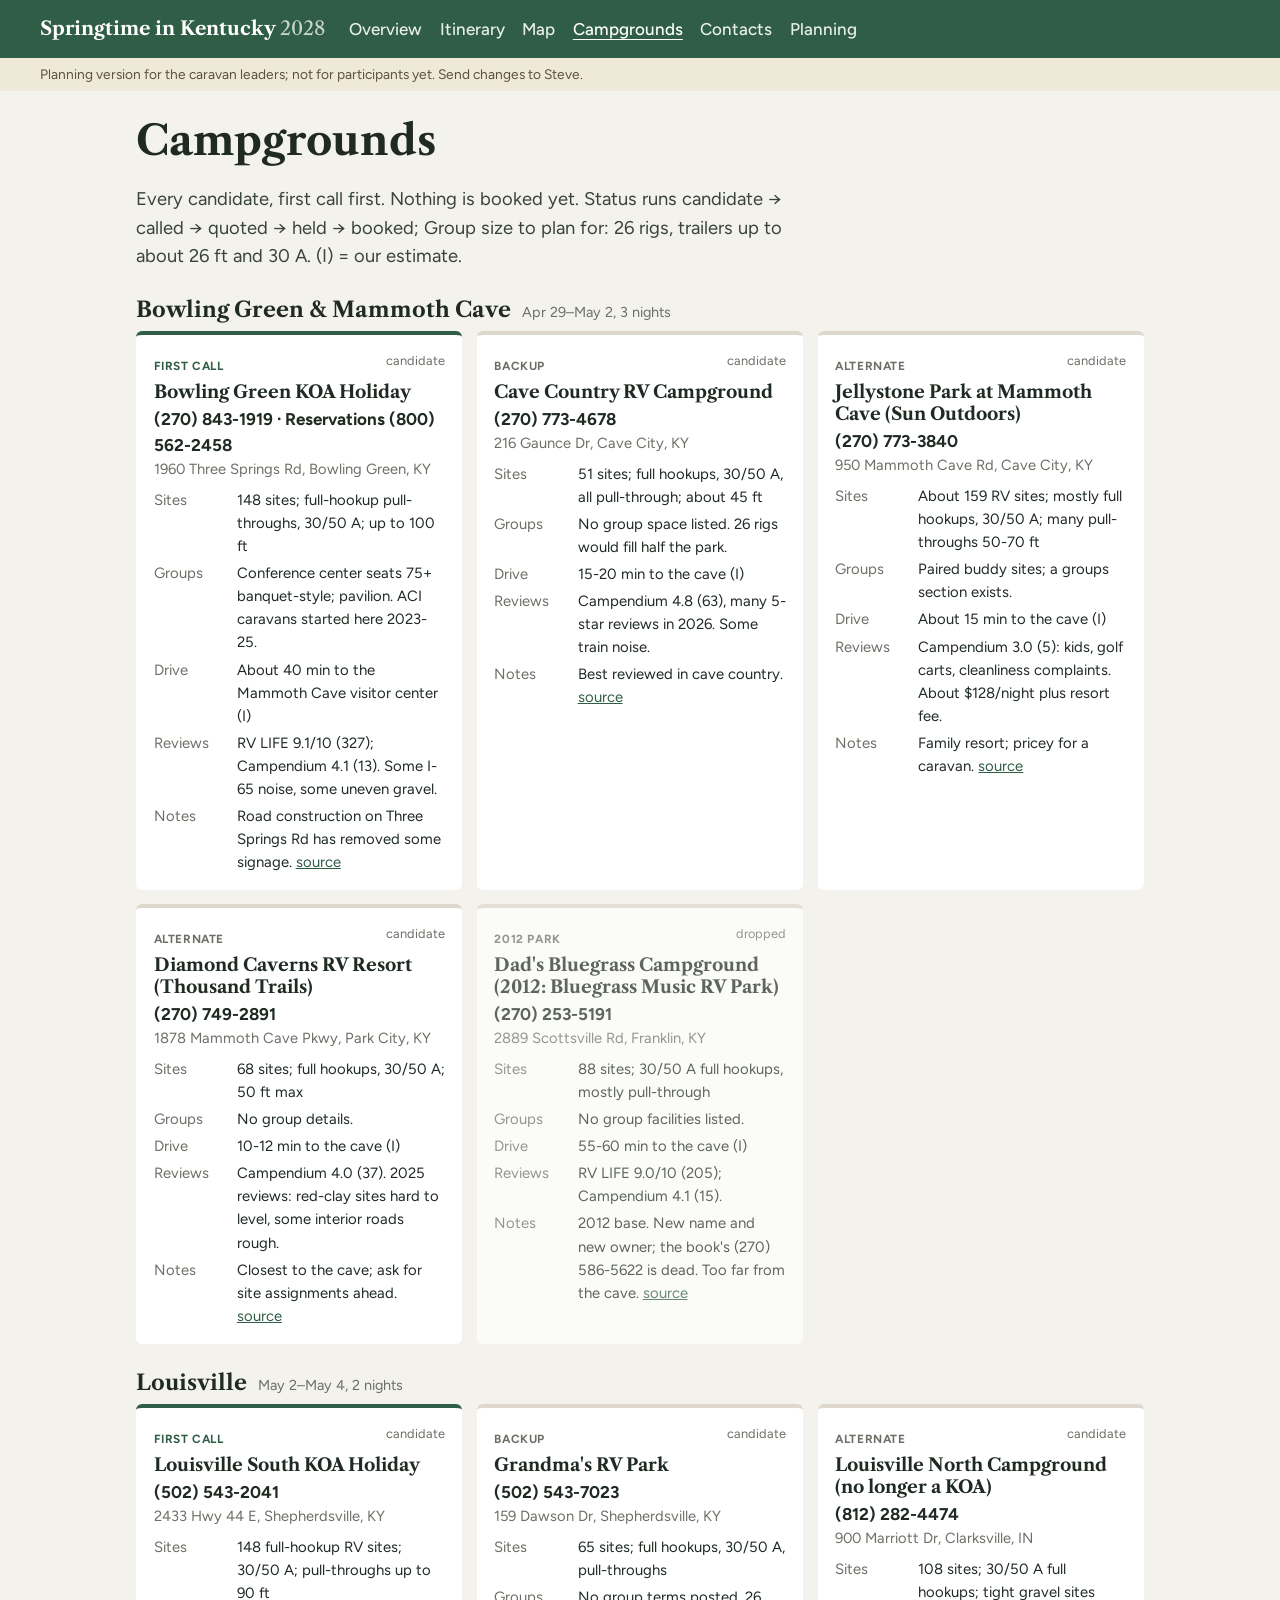
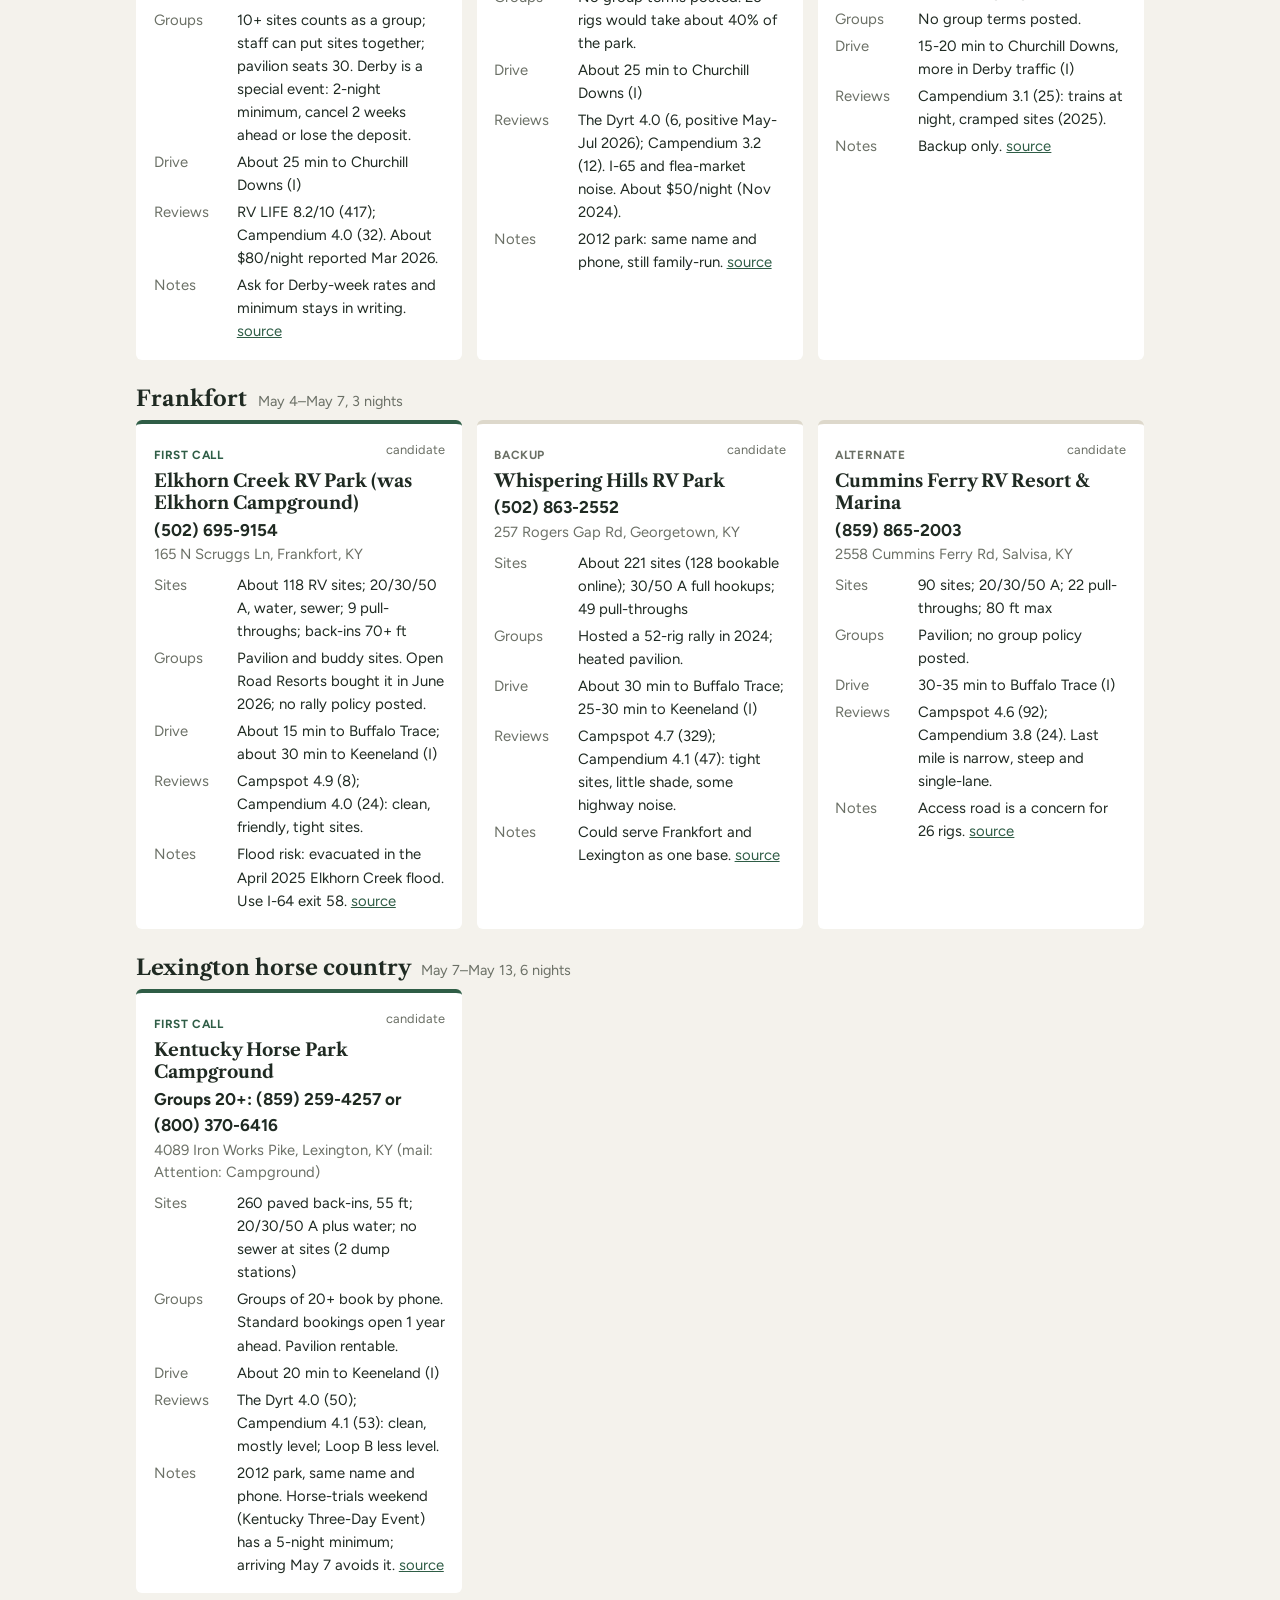
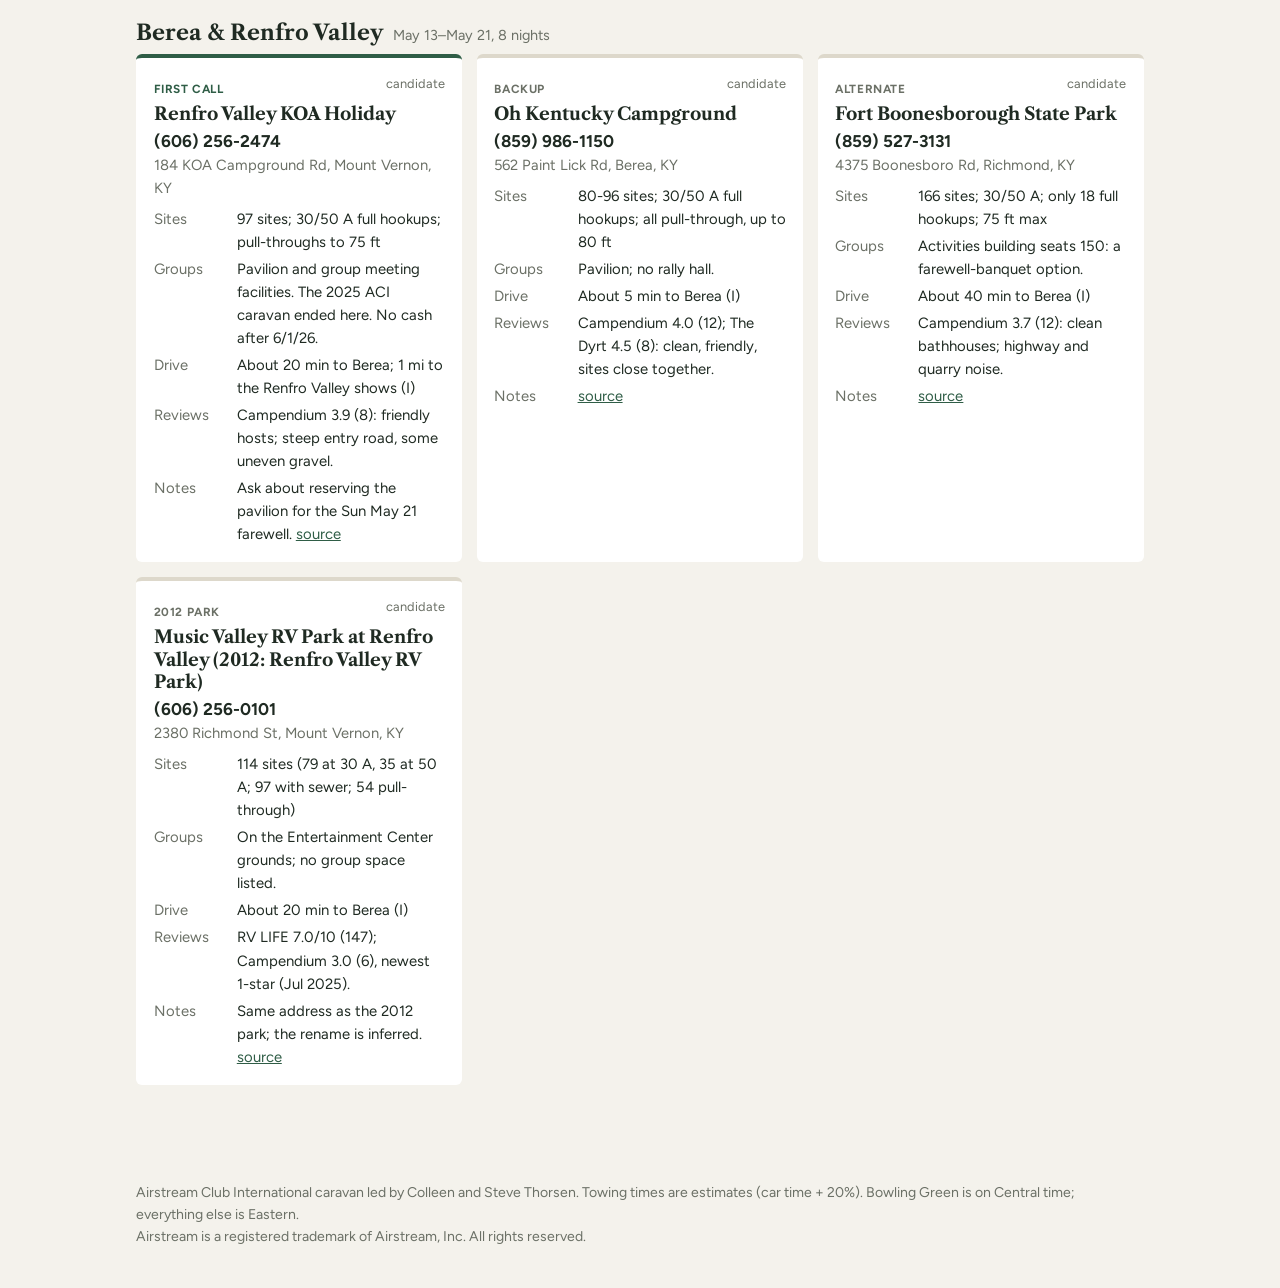
==== commit b7051028: "Plain wording for co-leaders: drop file-editing notes from pages Co-Authored-By: Claude Opus 5.5 <no" ====
--- a/campgrounds/index.html
+++ b/campgrounds/index.html
@@ -9,7 +9,7 @@
 <link rel="icon" href="data:image/svg+xml,<svg xmlns=%22http://www.w3.org/2000/svg%22 viewBox=%220 0 100 100%22><text y=%22.9em%22 font-size=%2290%22>🌹</text></svg>">
 </head><body>
 <header class="top"><a class="brand" href="../">Springtime in Kentucky <span>2028</span></a><nav><a href="../">Overview</a><a href="../itinerary/">Itinerary</a><a href="../route-map/">Map</a><a href="../campgrounds/" aria-current="page">Campgrounds</a><a href="../contacts/">Contacts</a><a href="../planning/">Planning</a></nav></header>
-<div class="modebar">Planning version for the leaders. Switch <code>mode</code> in <code>data/trip.json</code> to “participants” for the caravan version.</div><main><h1>Campgrounds</h1><p class="lede">Every candidate, first call first. Nothing is booked yet. Status runs candidate → called → quoted → held → booked; change it in <code>data/campgrounds.json</code>. Group size to plan for: 26 rigs, trailers up to about 26 ft and 30 A. (I) = our estimate.</p><section class="cgbase" id="bowlinggreen"><h2>Bowling Green &amp; Mammoth Cave <small>Apr 29–May 2, 3 nights</small></h2><div class="cggrid"><article class="cg r-pick s-candidate">
+<div class="modebar">Planning version for the caravan leaders; not for participants yet. Send changes to Steve.</div><main><h1>Campgrounds</h1><p class="lede">Every candidate, first call first. Nothing is booked yet. Status runs candidate → called → quoted → held → booked; Group size to plan for: 26 rigs, trailers up to about 26 ft and 30 A. (I) = our estimate.</p><section class="cgbase" id="bowlinggreen"><h2>Bowling Green &amp; Mammoth Cave <small>Apr 29–May 2, 3 nights</small></h2><div class="cggrid"><article class="cg r-pick s-candidate">
 <header><span class="role">First call</span><span class="status">candidate</span>
 <h3>Bowling Green KOA Holiday</h3><p class="ph">(270) 843-1919 · Reservations (800) 562-2458</p><p class="addr">1960 Three Springs Rd, Bowling Green, KY</p></header>
 <dl><dt>Sites</dt><dd>148 sites; full-hookup pull-throughs, 30/50 A; up to 100 ft</dd><dt>Groups</dt><dd>Conference center seats 75+ banquet-style; pavilion. ACI caravans started here 2023-25.</dd><dt>Drive</dt><dd>About 40 min to the Mammoth Cave visitor center (I)</dd>
